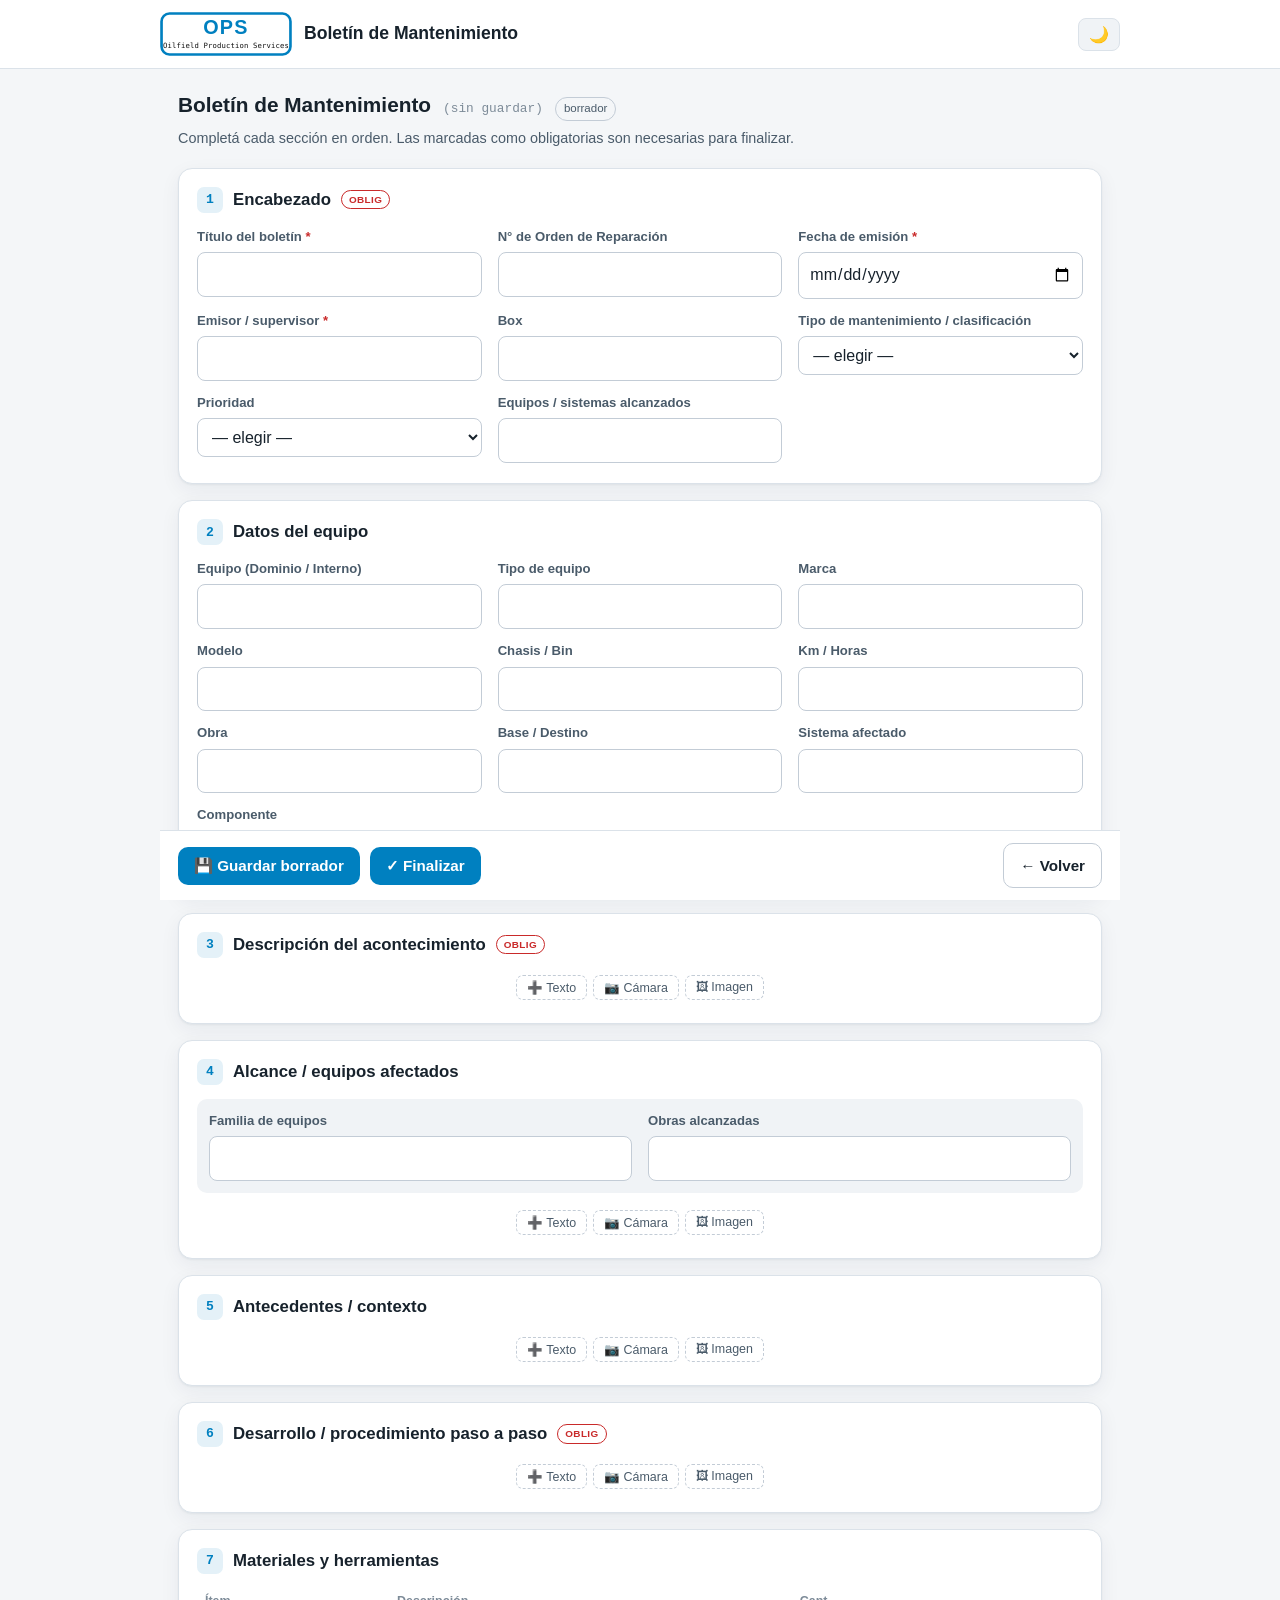
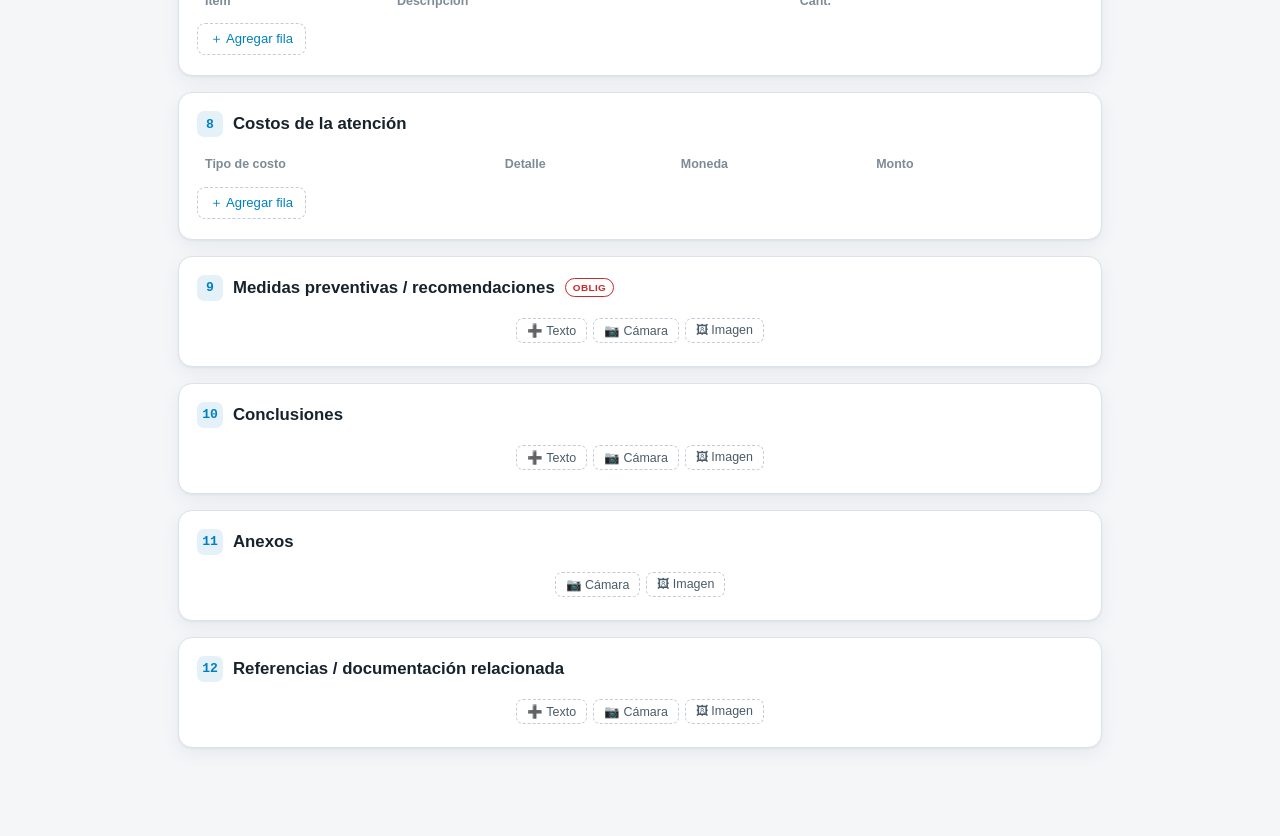
==== boletin.html @ 0686e3c4 "PDF con formato de empresa: pagina dedicada imprimir.html + paged.js - imprimir.html: pagina el docu" ====
<!doctype html>
<html lang="es">
<head>
  <meta charset="utf-8">
  <meta name="viewport" content="width=device-width, initial-scale=1">
  <title>Boletín de Mantenimiento · OPS</title>
  <link rel="preconnect" href="https://script.google.com">
  <link rel="preconnect" href="https://script.googleusercontent.com">
  <link rel="preconnect" href="https://lh3.googleusercontent.com">
  <link rel="stylesheet" href="css/estilos.css?v=20260915b">
</head>
<body>
  <header class="top">
    <div class="wrap brand">
      <a class="home" href="index.html">
        <img class="logo-ops" src="img/logo-ops.svg?v=20260915b" alt="OPS">
        <h1>Boletín de Mantenimiento</h1>
      </a>
      <span class="sep"></span>
    </div>
  </header>

  <main class="wrap">
    <div id="form"><p>Cargando…</p></div>
    <div id="barra" class="barra-acciones"></div>
  </main>

  <script>window.TIPO_DOC = "boletin_mantenimiento";</script>
  <script src="js/config.js?v=20260915b"></script>
  <script src="js/common.js?v=20260915b"></script>
  <script src="js/plantillas.js?v=20260915b"></script>
  <script src="js/listados.js?v=20260915b"></script>
  <script src="js/backend.js?v=20260915b"></script>
  <script src="js/imagenes.js?v=20260915b"></script>
  <script src="js/editor.js?v=20260915b"></script>
</body>
</html>
---- css/estilos.css ----
/* estilos.css — base del sistema (tokens + tema claro/oscuro). OPS azul #0080C0. */

:root {
  --azul: #0080C0; --azul-osc: #005f90; --azul-suave: #e4f1f8;
  --bg: #f4f6f8; --surface: #ffffff; --surface-2: #f0f3f6;
  --ink: #17222c; --ink-soft: #4a5b6a; --ink-faint: #7d8b98;
  --line: #dbe2e9; --line-strong: #c3ccd6;
  --ok: #2f9e44; --warn: #e8590c; --crit: #c92a2a;
  --radio: 10px; --sombra: 0 1px 2px rgba(20,40,60,.05), 0 6px 20px rgba(20,40,60,.06);
}
html.oscuro {
  --azul: #37a5da; --azul-osc: #52b4e6; --azul-suave: #16303e;
  --bg: #10161c; --surface: #19222b; --surface-2: #1f2a34;
  --ink: #e7edf2; --ink-soft: #aab8c4; --ink-faint: #7a8894;
  --line: #2a3742; --line-strong: #3a4a57;
  --sombra: 0 1px 2px rgba(0,0,0,.3), 0 8px 24px rgba(0,0,0,.35);
  color-scheme: dark;
}

* { box-sizing: border-box; }
body {
  margin: 0; background: var(--bg); color: var(--ink);
  font: 16px/1.55 -apple-system, BlinkMacSystemFont, "Segoe UI", Roboto, sans-serif;
  -webkit-font-smoothing: antialiased;
}
.wrap { max-width: 960px; margin: 0 auto; padding: 0 18px; }
a { color: var(--azul); }

/* ---- header / marca ---- */
header.top { background: var(--surface); border-bottom: 1px solid var(--line); position: sticky; top: 0; z-index: 10; }
.brand { display: flex; align-items: center; gap: 12px; padding: 12px 0; }
.brand .logo { width: 34px; height: 34px; border-radius: 8px; background: var(--azul); display: grid; place-items: center; color: #fff; font-weight: 700; }
.brand .logo-ops { height: 44px; width: auto; display: block; }
.brand a.home { display: flex; align-items: center; gap: 12px; text-decoration: none; color: inherit; }
.brand h1 { font-size: 1.1rem; margin: 0; font-weight: 700; }
.brand .sep { flex: 1; }
.tema-toggle { background: var(--surface-2); border: 1px solid var(--line); border-radius: 8px; padding: 6px 10px; cursor: pointer; font-size: 1rem; color: var(--ink); }

/* ---- botones ---- */
.btn { display: inline-flex; align-items: center; gap: 8px; background: var(--azul); color: #fff; border: 0;
  border-radius: var(--radio); padding: 10px 16px; font-size: .95rem; font-weight: 600; cursor: pointer; text-decoration: none; }
.btn:hover { background: var(--azul-osc); }
.btn.ghost { background: var(--surface); color: var(--ink); border: 1px solid var(--line-strong); }

/* ---- tarjetas de acceso ---- */
.accesos { display: grid; grid-template-columns: repeat(auto-fit, minmax(260px, 1fr)); gap: 16px; margin: 24px 0; }
.acceso { background: var(--surface); border: 1px solid var(--line); border-radius: 14px; padding: 22px; box-shadow: var(--sombra); }
.acceso h2 { margin: 0 0 6px; font-size: 1.1rem; }
.acceso p { margin: 0 0 16px; color: var(--ink-soft); font-size: .92rem; }

/* ---- lista de documentos ---- */
.docs { background: var(--surface); border: 1px solid var(--line); border-radius: 14px; overflow: hidden; box-shadow: var(--sombra); }
.doc-row { display: flex; gap: 12px; align-items: center; padding: 10px 16px; border-top: 1px solid var(--line); }
.doc-row:first-child { border-top: 0; }
.doc-main { flex: 1 1 auto; display: flex; align-items: center; gap: 12px; text-decoration: none; color: inherit; min-width: 0; }
.doc-main:hover .titulo { color: var(--azul); }
.doc-tit { min-width: 0; }
.doc-side { display: flex; align-items: center; gap: 12px; flex: none; }
.doc-pdf { text-decoration: none; font-size: .8rem; font-weight: 600; color: var(--azul); border: 1px solid var(--line-strong); border-radius: 7px; padding: 5px 9px; white-space: nowrap; }
.doc-pdf:hover { background: var(--azul-suave); border-color: var(--azul); }
.badge { font-size: .7rem; font-weight: 700; padding: 3px 8px; border-radius: 999px; background: var(--azul-suave); color: var(--azul); white-space: nowrap; }
.badge.bol { background: #f6ecd9; color: var(--warn); }
html.oscuro .badge.bol { background: #33280f; }
.doc-row .id { font-family: ui-monospace, monospace; font-size: .8rem; color: var(--ink-faint); }
.doc-row .titulo { font-weight: 600; }
.doc-row .fecha { color: var(--ink-faint); font-size: .82rem; }
.estado { font-size: .72rem; padding: 2px 8px; border-radius: 999px; border: 1px solid var(--line-strong); color: var(--ink-soft); }
.estado.final { border-color: var(--ok); color: var(--ok); }

.aviso { background: var(--azul-suave); border: 1px solid var(--azul); color: var(--ink); border-radius: 12px; padding: 14px 16px; margin: 20px 0; font-size: .9rem; }
.vacio { padding: 28px; text-align: center; color: var(--ink-faint); }
.sec-title { font-size: .8rem; text-transform: uppercase; letter-spacing: .08em; color: var(--ink-faint); font-weight: 700; margin: 28px 0 10px; }

/* ====================== EDITOR ====================== */
.editor-head { display: flex; align-items: baseline; gap: 12px; flex-wrap: wrap; margin: 20px 0 6px; }
.editor-head h2 { margin: 0; font-size: 1.3rem; }
.editor-head .id { font-family: ui-monospace, monospace; font-size: .8rem; color: var(--ink-faint); }
.editor-head .estado { }
.editor-sub { color: var(--ink-soft); font-size: .9rem; margin: 0 0 18px; }

.seccion { background: var(--surface); border: 1px solid var(--line); border-radius: 14px; padding: 18px 18px 20px; margin: 0 0 16px; box-shadow: var(--sombra); }
.seccion > h3 { margin: 0 0 14px; font-size: 1.05rem; display: flex; align-items: center; gap: 10px; }
.seccion > h3 .num { width: 26px; height: 26px; flex: none; display: grid; place-items: center; border-radius: 7px; background: var(--azul-suave); color: var(--azul); font: 700 .82rem ui-monospace, monospace; }
.seccion > h3 .oblig { font-size: .62rem; font-weight: 700; color: var(--crit); border: 1px solid var(--crit); border-radius: 999px; padding: 1px 7px; letter-spacing: .04em; }

.campos-grid { display: grid; grid-template-columns: repeat(auto-fit, minmax(220px, 1fr)); gap: 12px 16px; }
.campo { display: flex; flex-direction: column; gap: 5px; }
.campo > label { font-size: .82rem; font-weight: 600; color: var(--ink-soft); }
.campo > label .req { color: var(--crit); }
.campo input, .campo select, .campo textarea {
  width: 100%; padding: 9px 10px; border: 1px solid var(--line-strong); border-radius: 8px;
  background: var(--surface); color: var(--ink); font: inherit;
}
.campo input:focus, .campo select:focus, .campo textarea:focus { outline: 2px solid var(--azul); outline-offset: 1px; border-color: var(--azul); }
.campo.invalido input, .campo.invalido select, .campo.invalido textarea { border-color: var(--crit); }

.campos-extra { display: grid; grid-template-columns: repeat(auto-fit, minmax(220px, 1fr)); gap: 10px 16px; margin: 0 0 14px; padding: 12px; background: var(--surface-2); border-radius: 10px; }

/* rango de fechas (Desde–Hasta) */
.rango-fecha { display: flex; gap: 10px; }
.rango-celda { flex: 1; min-width: 0; display: flex; flex-direction: column; gap: 3px; }
.rango-celda .rango-lbl { font-size: .72rem; color: var(--ink-faint); }

/* ---- editor de bloques (texto + imagen intercalados) ---- */
.bloques { display: flex; flex-direction: column; }
.bloque { position: relative; border: 1px solid var(--line); border-radius: 10px; padding: 10px 10px 8px; margin: 2px 0; background: var(--surface); }
.bloque .ctrls { position: absolute; top: 6px; right: 6px; display: flex; gap: 4px; }
.bloque .ctrls button { width: 26px; height: 26px; border: 1px solid var(--line); background: var(--surface-2); border-radius: 6px; cursor: pointer; color: var(--ink-soft); font-size: .8rem; line-height: 1; }
.bloque .ctrls button:hover { color: var(--ink); border-color: var(--line-strong); }
.bloque textarea { width: 100%; border: 0; background: transparent; color: var(--ink); font: inherit; resize: none; min-height: 46px; padding: 4px 70px 4px 4px; overflow: hidden; }
.bloque textarea:focus { outline: none; }
.bloque.img { display: flex; flex-direction: column; gap: 8px; align-items: flex-start; }
.bloque.img img { border-radius: 8px; border: 1px solid var(--line); max-height: 340px; object-fit: contain; background: var(--surface-2); }
.bloque.img.full img { width: 100%; } .bloque.img.media img { max-width: 60%; } .bloque.img.chica img { max-width: 34%; }
.bloque.img .cap { width: 100%; display: flex; gap: 8px; align-items: center; }
.bloque.img .cap input { flex: 1; padding: 6px 9px; border: 1px solid var(--line); border-radius: 7px; background: var(--surface); color: var(--ink); font: italic .88rem inherit; }
.bloque.img .cap select { padding: 6px; border: 1px solid var(--line); border-radius: 7px; background: var(--surface); color: var(--ink); }
.bloque.img .cap .peso { font-size: .74rem; color: var(--ink-faint); white-space: nowrap; }

.add-bar { display: flex; gap: 6px; justify-content: center; padding: 3px 0; opacity: .5; transition: opacity .15s; }
.bloques:hover .add-bar, .add-bar:hover { opacity: 1; }
.add-bar button { font-size: .78rem; padding: 4px 10px; border: 1px dashed var(--line-strong); background: transparent; color: var(--ink-soft); border-radius: 7px; cursor: pointer; }
.add-bar button:hover { color: var(--azul); border-color: var(--azul); }
.bloques-vacio .add-bar { opacity: 1; }

/* ---- editor de tabla ---- */
.tabla-editor { width: 100%; border-collapse: collapse; }
.tabla-editor th { text-align: left; font-size: .78rem; color: var(--ink-faint); padding: 4px 8px; font-weight: 600; }
.tabla-editor td { padding: 3px 4px; }
.tabla-editor td input { width: 100%; padding: 7px 8px; border: 1px solid var(--line); border-radius: 7px; background: var(--surface); color: var(--ink); font: inherit; }
.tabla-editor td.x { width: 34px; text-align: center; }
.tabla-editor td.x button { border: 0; background: transparent; color: var(--ink-faint); cursor: pointer; font-size: 1rem; }
.btn-fila { margin-top: 8px; font-size: .82rem; padding: 6px 12px; border: 1px dashed var(--line-strong); background: transparent; color: var(--azul); border-radius: 8px; cursor: pointer; }

/* ---- barra de acciones ---- */
.barra-acciones { position: sticky; bottom: 0; margin: 18px -18px 0; padding: 12px 18px; background: var(--surface); border-top: 1px solid var(--line); display: flex; gap: 10px; align-items: center; flex-wrap: wrap; z-index: 5; }
.barra-acciones .sep { flex: 1; }
.msg { padding: 8px 12px; border-radius: 8px; font-size: .88rem; }
.msg.ok { background: var(--green-soft, #e7f1e2); color: var(--ok); }
.msg.err { background: #fdeceb; color: var(--crit); }
html.oscuro .msg.ok { background: #1d2f1c; } html.oscuro .msg.err { background: #3a1f1e; }
.faltantes { margin: 8px 0 0; padding: 10px 12px; border: 1px solid var(--crit); border-radius: 8px; background: #fdeceb; color: var(--crit); font-size: .85rem; }
html.oscuro .faltantes { background: #3a1f1e; }
.faltantes ul { margin: 6px 0 0; padding-left: 20px; }
.procesando { font-size: .82rem; color: var(--azul); padding: 4px 0; }

/* ====================== VISTA / DOCUMENTO (lectura + PDF) ====================== */
.doc-acciones { display: flex; gap: 10px; align-items: center; margin: 18px 0; flex-wrap: wrap; }
.doc-acciones .sep { flex: 1; }
.documento { background: var(--surface); border: 1px solid var(--line); border-radius: 14px; padding: 40px 44px; box-shadow: var(--sombra); max-width: 820px; margin: 0 auto 40px; }
.doc-cabecera { border-bottom: 3px solid var(--azul); padding-bottom: 16px; margin-bottom: 24px; }
.doc-marca { display: flex; align-items: center; gap: 12px; color: var(--ink-soft); font-weight: 600; font-size: .85rem; }
.doc-logo { height: 50px; width: auto; display: block; flex: none; }
.doc-cabecera h1 { font-size: 1.7rem; margin: 12px 0 6px; line-height: 1.15; }
.doc-id { font-family: ui-monospace, monospace; font-size: .82rem; color: var(--ink-faint); }
.doc-sec { margin: 0 0 22px; }
.doc-sec h2 { font-size: 1.05rem; color: var(--azul); border-bottom: 1px solid var(--line); padding-bottom: 5px; margin: 0 0 12px; }
.doc-sec .vacio-sec { color: var(--ink-faint); font-style: italic; font-size: .9rem; }
.doc-dl { display: grid; grid-template-columns: max-content 1fr; gap: 6px 18px; margin: 0; }
.doc-dl dt { color: var(--ink-soft); font-size: .88rem; font-weight: 600; }
.doc-dl dd { margin: 0; font-size: .92rem; }
/* datos en grilla multi-columna (más presentable, tipo informe) */
.doc-campos { display: grid; grid-template-columns: repeat(auto-fill, minmax(190px, 1fr)); gap: 9px 22px; margin: 2px 0; }
.doc-campo { display: flex; flex-direction: column; gap: 1px; border-bottom: 1px solid var(--line); padding-bottom: 4px; min-width: 0; }
.doc-campo .k { font-size: .66rem; text-transform: uppercase; letter-spacing: .04em; color: var(--ink-faint); font-weight: 600; }
.doc-campo .v { font-size: .95rem; color: var(--ink); word-break: break-word; }
.doc-cuerpo p { margin: 0 0 10px; }
.doc-cuerpo figure { margin: 14px 0; text-align: center; }
.doc-cuerpo figure.media img { max-width: 60%; } .doc-cuerpo figure.chica img { max-width: 34%; } .doc-cuerpo figure.full img { width: 100%; }
.doc-cuerpo figure img { border: 1px solid var(--line); border-radius: 8px; max-height: 420px; object-fit: contain; }
.doc-cuerpo figcaption { font-style: italic; font-size: .84rem; color: var(--ink-soft); margin-top: 5px; }
.doc-tabla { width: 100%; border-collapse: collapse; font-size: .9rem; }
.doc-tabla th, .doc-tabla td { border: 1px solid var(--line); padding: 6px 10px; text-align: left; }
.doc-tabla th { background: var(--surface-2); color: var(--ink-soft); }
.doc-tabla tfoot .total td { font-weight: 700; background: var(--surface-2); border-top: 2px solid var(--line-strong); }
.doc-tabla tfoot .total td:last-child { text-align: right; }

@media print {
  :root { --bg: #fff; --surface: #fff; --ink: #111; --ink-soft: #333; --ink-faint: #666; --line: #ccc; --sombra: none; }
  html.oscuro { --bg:#fff; --surface:#fff; --ink:#111; --ink-soft:#333; --line:#ccc; color-scheme: light; }
  .top, .doc-acciones, .barra-acciones { display: none !important; }
  body { background: #fff; }
  .documento { border: 0; box-shadow: none; border-radius: 0; padding: 0; max-width: none; margin: 0; }
  .doc-sec { break-inside: avoid; }
  .doc-cuerpo figure, .doc-tabla tr { break-inside: avoid; }
  .doc-sec h2 { break-after: avoid; }
  @page { margin: 1.6cm; }
}
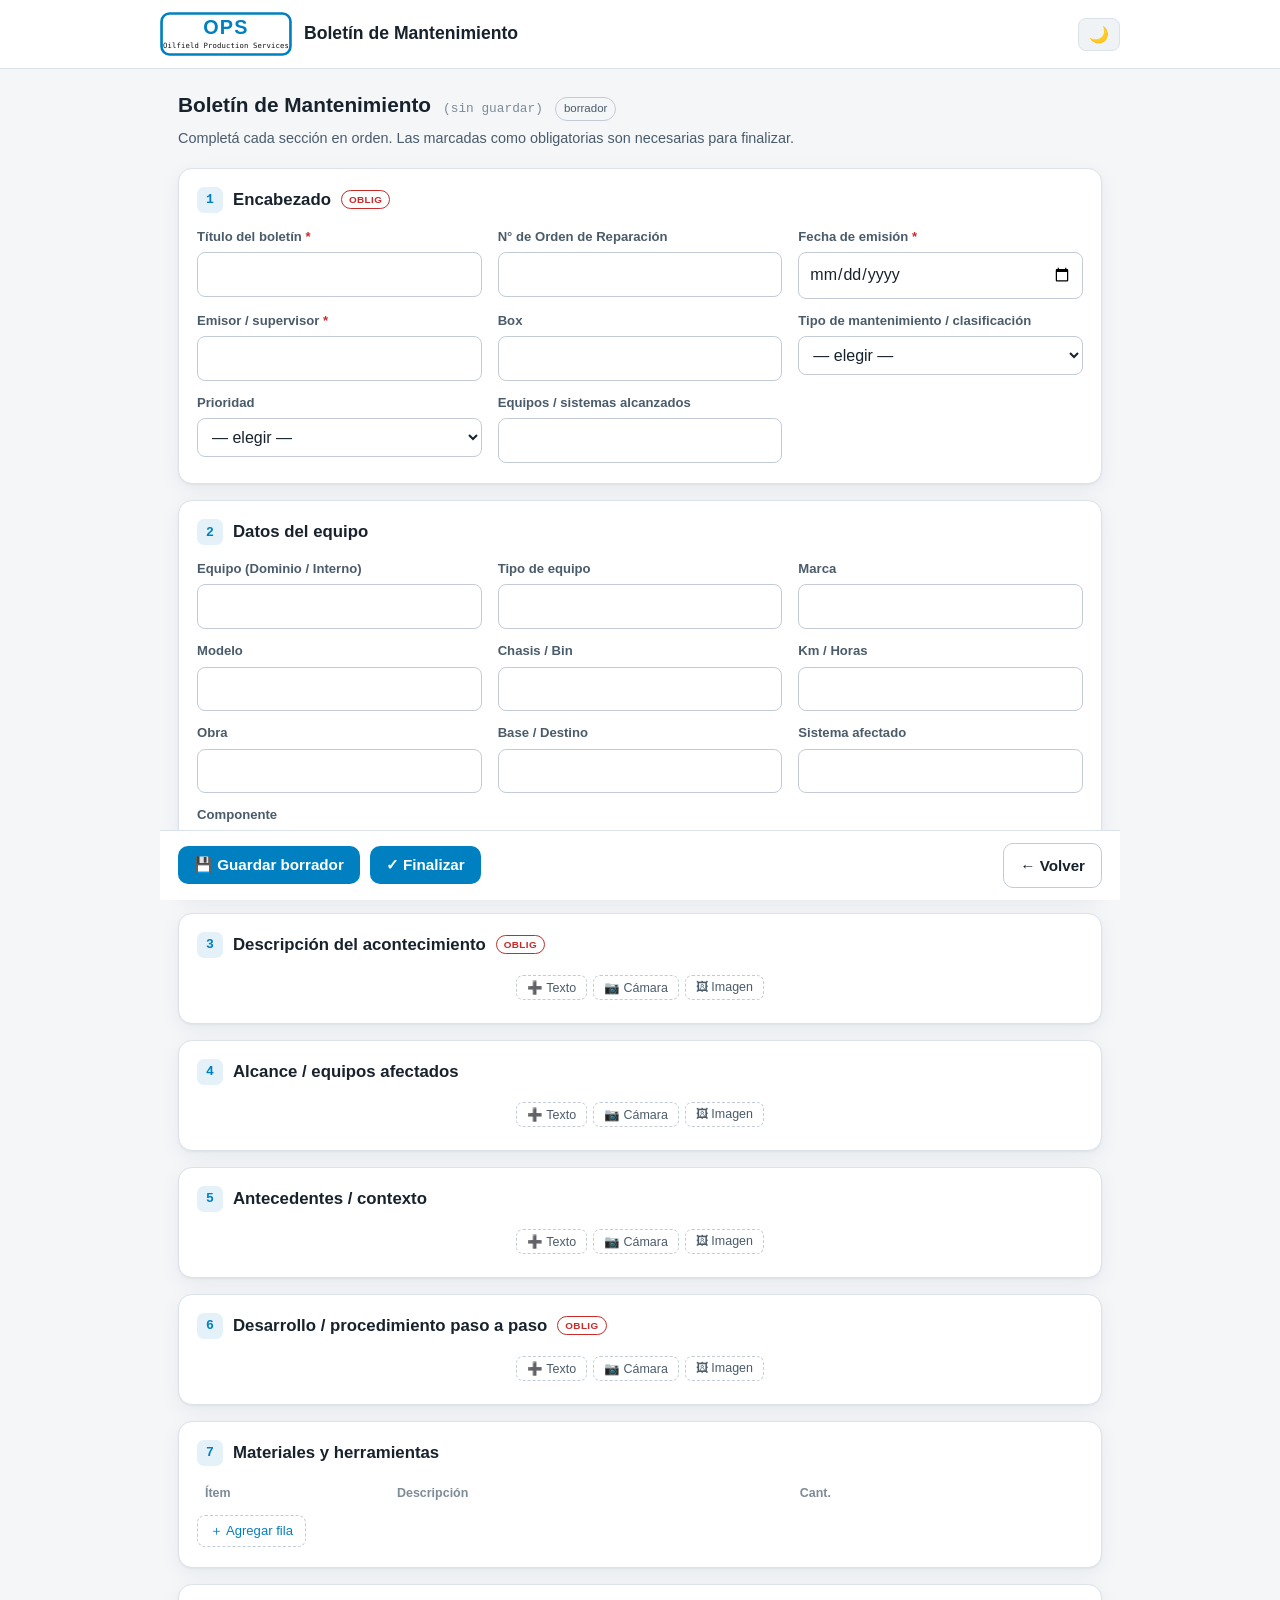
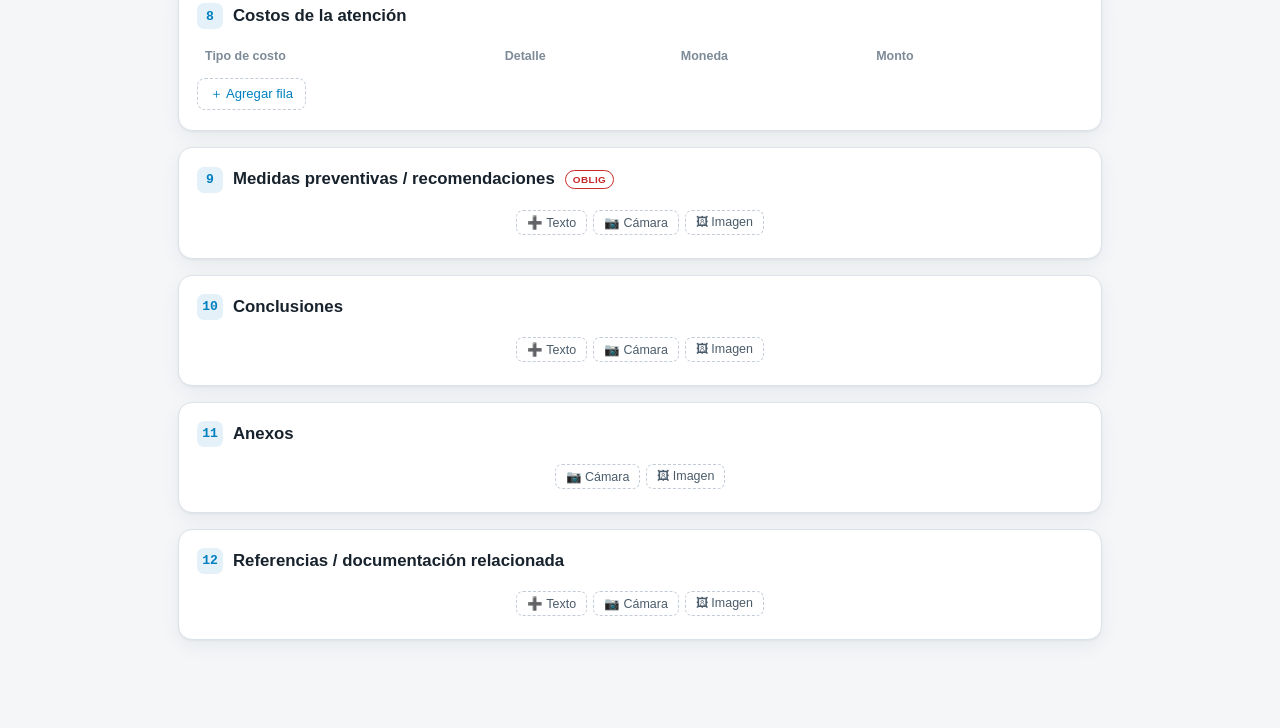
==== commit 93ac1389: "Plantillas: quitar campos pedidos - Informe: saca 'Metodo de analisis' (Causa raiz, queda 'Causa rai" ====
--- a/boletin.html
+++ b/boletin.html
@@ -7,13 +7,13 @@
   <link rel="preconnect" href="https://script.google.com">
   <link rel="preconnect" href="https://script.googleusercontent.com">
   <link rel="preconnect" href="https://lh3.googleusercontent.com">
-  <link rel="stylesheet" href="css/estilos.css?v=20260915b">
+  <link rel="stylesheet" href="css/estilos.css?v=20260916">
 </head>
 <body>
   <header class="top">
     <div class="wrap brand">
       <a class="home" href="index.html">
-        <img class="logo-ops" src="img/logo-ops.svg?v=20260915b" alt="OPS">
+        <img class="logo-ops" src="img/logo-ops.svg?v=20260916" alt="OPS">
         <h1>Boletín de Mantenimiento</h1>
       </a>
       <span class="sep"></span>
@@ -26,12 +26,12 @@
   </main>
 
   <script>window.TIPO_DOC = "boletin_mantenimiento";</script>
-  <script src="js/config.js?v=20260915b"></script>
-  <script src="js/common.js?v=20260915b"></script>
-  <script src="js/plantillas.js?v=20260915b"></script>
-  <script src="js/listados.js?v=20260915b"></script>
-  <script src="js/backend.js?v=20260915b"></script>
-  <script src="js/imagenes.js?v=20260915b"></script>
-  <script src="js/editor.js?v=20260915b"></script>
+  <script src="js/config.js?v=20260916"></script>
+  <script src="js/common.js?v=20260916"></script>
+  <script src="js/plantillas.js?v=20260916"></script>
+  <script src="js/listados.js?v=20260916"></script>
+  <script src="js/backend.js?v=20260916"></script>
+  <script src="js/imagenes.js?v=20260916"></script>
+  <script src="js/editor.js?v=20260916"></script>
 </body>
 </html>
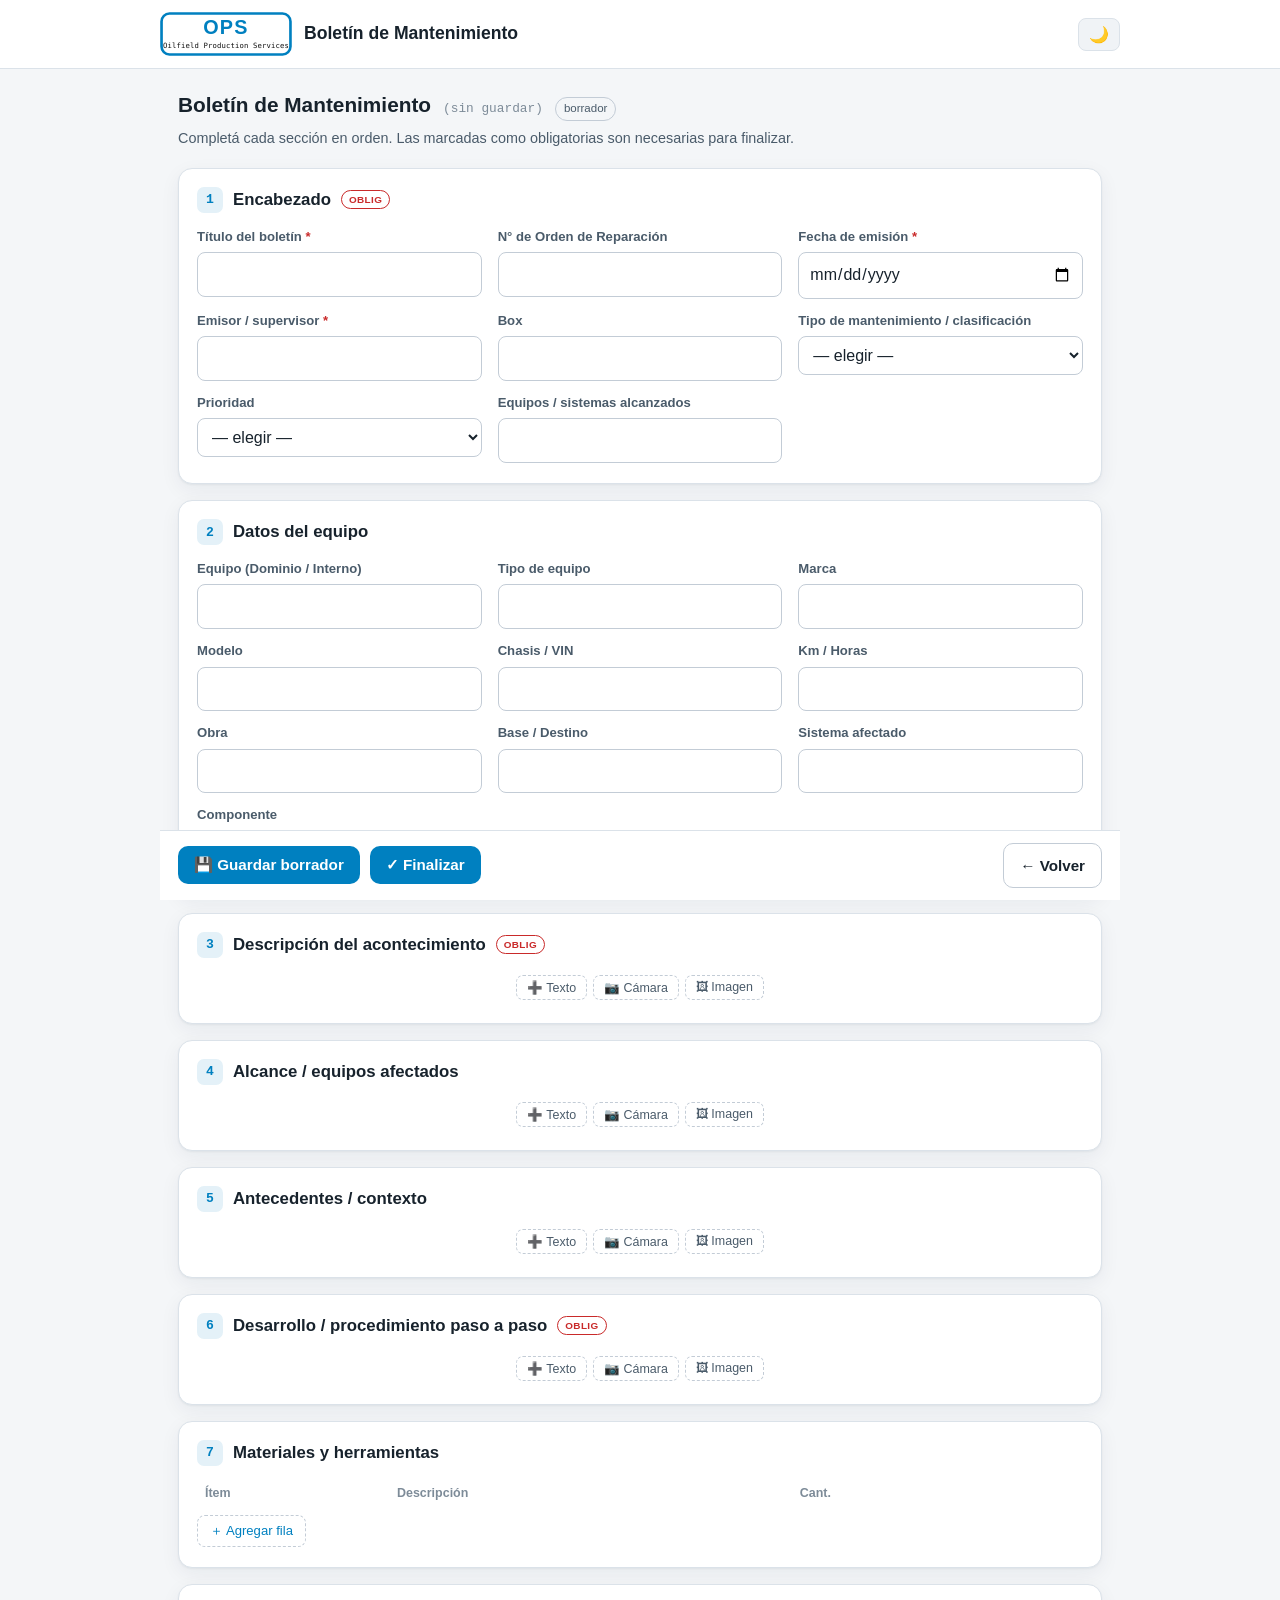
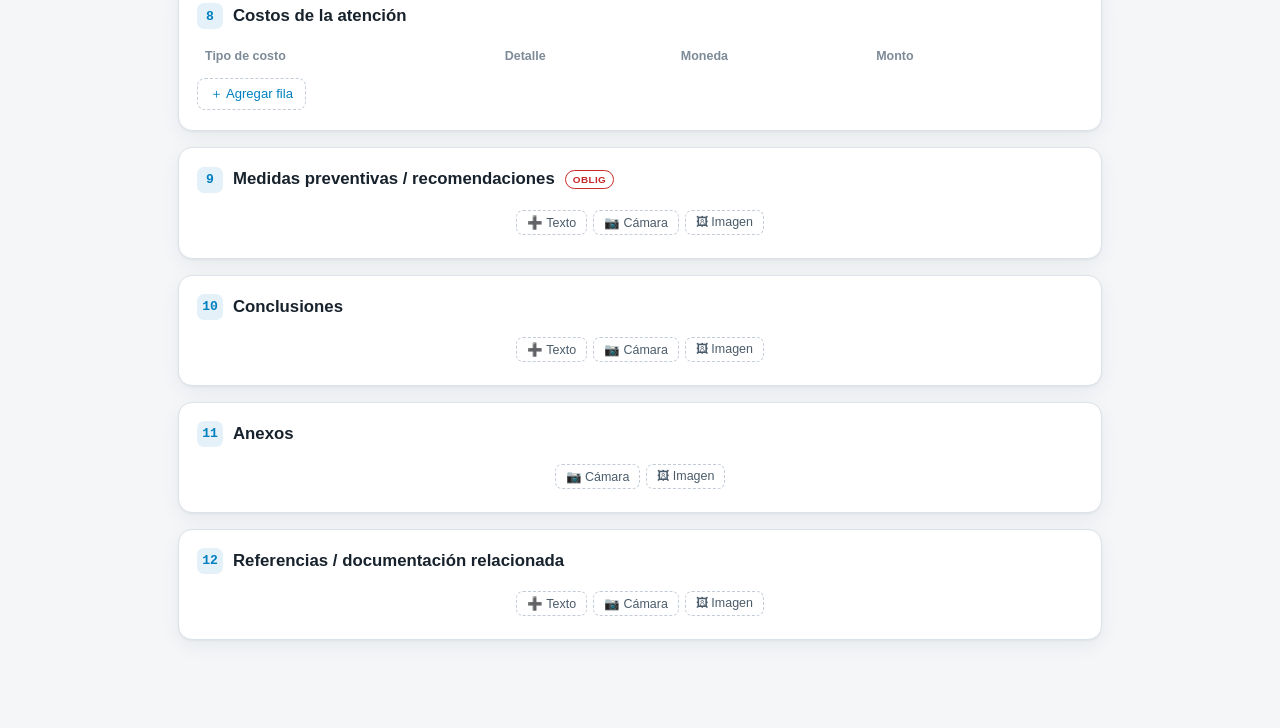
==== commit f28322e3: "PDF: VIN, ocultar secciones vacias + renumerar, rotulo por hoja, estetica, spellcheck - Chasis/Bin -" ====
--- a/boletin.html
+++ b/boletin.html
@@ -7,13 +7,13 @@
   <link rel="preconnect" href="https://script.google.com">
   <link rel="preconnect" href="https://script.googleusercontent.com">
   <link rel="preconnect" href="https://lh3.googleusercontent.com">
-  <link rel="stylesheet" href="css/estilos.css?v=20260916">
+  <link rel="stylesheet" href="css/estilos.css?v=20260916c">
 </head>
 <body>
   <header class="top">
     <div class="wrap brand">
       <a class="home" href="index.html">
-        <img class="logo-ops" src="img/logo-ops.svg?v=20260916" alt="OPS">
+        <img class="logo-ops" src="img/logo-ops.svg?v=20260916c" alt="OPS">
         <h1>Boletín de Mantenimiento</h1>
       </a>
       <span class="sep"></span>
@@ -26,12 +26,12 @@
   </main>
 
   <script>window.TIPO_DOC = "boletin_mantenimiento";</script>
-  <script src="js/config.js?v=20260916"></script>
-  <script src="js/common.js?v=20260916"></script>
-  <script src="js/plantillas.js?v=20260916"></script>
-  <script src="js/listados.js?v=20260916"></script>
-  <script src="js/backend.js?v=20260916"></script>
-  <script src="js/imagenes.js?v=20260916"></script>
-  <script src="js/editor.js?v=20260916"></script>
+  <script src="js/config.js?v=20260916c"></script>
+  <script src="js/common.js?v=20260916c"></script>
+  <script src="js/plantillas.js?v=20260916c"></script>
+  <script src="js/listados.js?v=20260916c"></script>
+  <script src="js/backend.js?v=20260916c"></script>
+  <script src="js/imagenes.js?v=20260916c"></script>
+  <script src="js/editor.js?v=20260916c"></script>
 </body>
 </html>
--- a/css/estilos.css
+++ b/css/estilos.css
@@ -151,10 +151,14 @@
 .doc-cabecera { border-bottom: 3px solid var(--azul); padding-bottom: 16px; margin-bottom: 24px; }
 .doc-marca { display: flex; align-items: center; gap: 12px; color: var(--ink-soft); font-weight: 600; font-size: .85rem; }
 .doc-logo { height: 50px; width: auto; display: block; flex: none; }
+.doc-tipo { flex: 1; text-transform: uppercase; letter-spacing: .06em; font-size: .78rem; }
+.doc-estado-badge { font-size: .64rem; font-weight: 700; letter-spacing: .05em; padding: 3px 9px; border-radius: 999px; border: 1px solid var(--line-strong); color: var(--ink-faint); }
+.doc-estado-badge.fin { border-color: var(--ok); color: var(--ok); }
 .doc-cabecera h1 { font-size: 1.7rem; margin: 12px 0 6px; line-height: 1.15; }
 .doc-id { font-family: ui-monospace, monospace; font-size: .82rem; color: var(--ink-faint); }
 .doc-sec { margin: 0 0 22px; }
-.doc-sec h2 { font-size: 1.05rem; color: var(--azul); border-bottom: 1px solid var(--line); padding-bottom: 5px; margin: 0 0 12px; }
+.doc-sec h2 { font-size: 1.05rem; color: var(--azul); border-bottom: 1px solid var(--line); padding-bottom: 5px; margin: 0 0 12px; display: flex; align-items: center; gap: 9px; }
+.doc-sec-num { flex: none; width: 22px; height: 22px; display: inline-grid; place-items: center; background: var(--azul); color: #fff; border-radius: 6px; font-size: .72rem; font-weight: 700; }
 .doc-sec .vacio-sec { color: var(--ink-faint); font-style: italic; font-size: .9rem; }
 .doc-dl { display: grid; grid-template-columns: max-content 1fr; gap: 6px 18px; margin: 0; }
 .doc-dl dt { color: var(--ink-soft); font-size: .88rem; font-weight: 600; }
